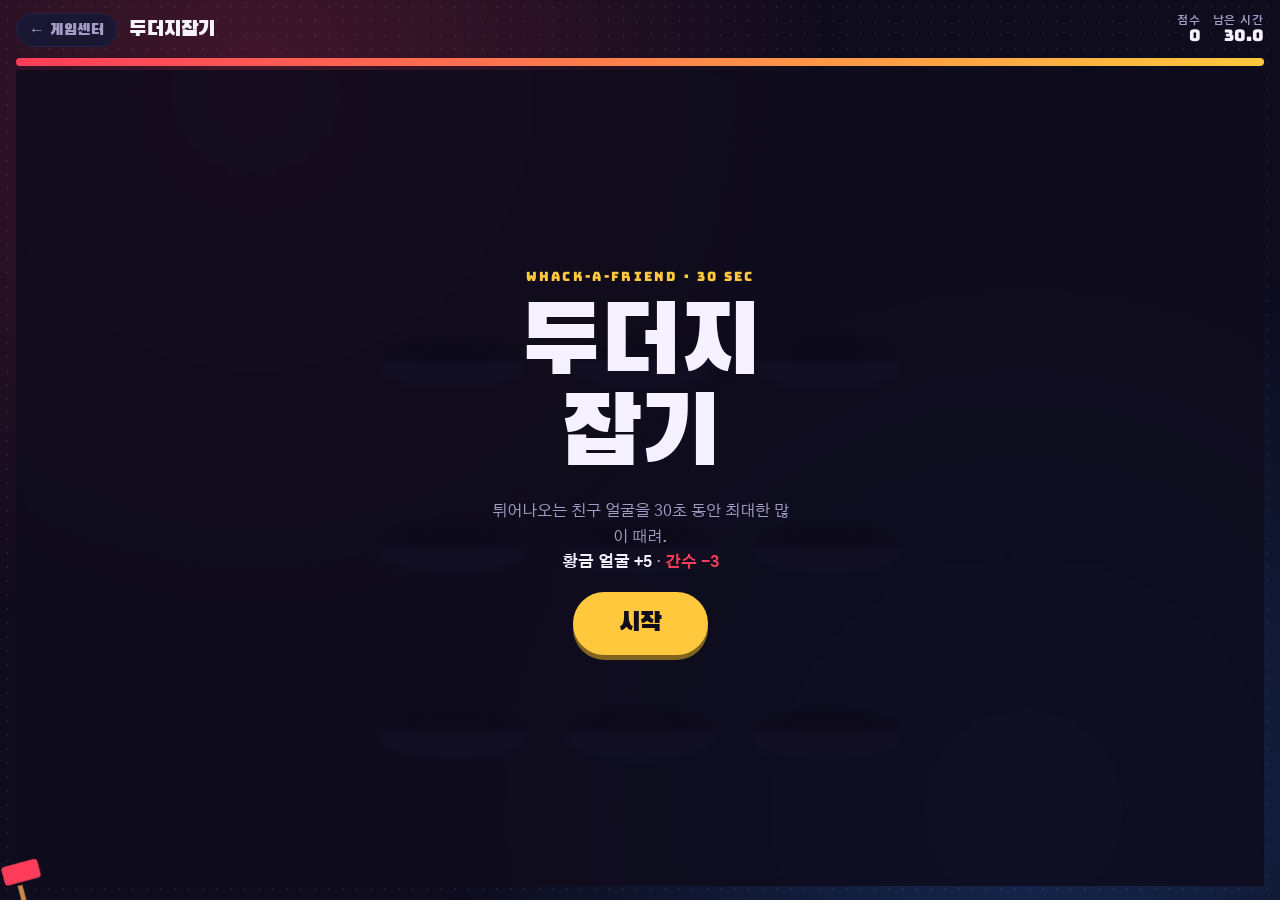
==== mole.html @ 0cb6e3f0 "수용소 게임센터: 두더지잡기, 얼굴 합성 슬롯, 초확대 퀴즈, 탈옥 러너 추가" ====
<!doctype html>
<html lang="ko">
<head>
<meta charset="utf-8">
<meta name="viewport" content="width=device-width, initial-scale=1, viewport-fit=cover">
<title>수용소 두더지잡기</title>
<link rel="preconnect" href="https://fonts.googleapis.com">
<link rel="preconnect" href="https://fonts.gstatic.com" crossorigin>
<link rel="stylesheet" href="https://fonts.googleapis.com/css2?family=Black+Han+Sans&family=Bungee&family=Gothic+A1:wght@400;700;900&display=swap">
<link rel="stylesheet" href="shared.css">
<style>
.field { flex: 1; min-height: 0; display: grid; place-items: center; position: relative; }
.board {
  width: min(100%, 540px, 66vh);
  display: grid; grid-template-columns: repeat(3, 1fr); gap: 4%;
  cursor: none;
  touch-action: none; user-select: none; -webkit-user-select: none;
}
.hole { position: relative; aspect-ratio: 1; }
.pit {
  position: absolute; left: 6%; right: 6%; bottom: 8%; height: 26%;
  border-radius: 50%;
  background: radial-gradient(ellipse at 50% 40%, #000 30%, var(--ink-2) 70%);
  box-shadow: 0 6px 0 var(--ink-3), inset 0 6px 12px #000;
}
.mask { position: absolute; left: 0; right: 0; top: -20%; bottom: 21%; overflow: hidden; pointer-events: none; }
.mole {
  position: absolute; left: 14%; width: 72%; bottom: 0;
  transform: translateY(105%);
  transition: transform 0.16s cubic-bezier(.2,1.4,.5,1);
  pointer-events: auto;
}
.mole.up { transform: translateY(8%); }
.mole .face {
  width: 100%; aspect-ratio: 1; border-radius: 50%;
  background-color: var(--ink-2);
  border: 4px solid var(--paper);
  position: relative; z-index: 1;
}
.mole .body {
  margin: -14% auto 0; width: 92%; height: 46px; border-radius: 40% 40% 0 0;
  background: repeating-linear-gradient(180deg, var(--paper) 0 8px, var(--ink) 8px 16px);
}
.mole.gold .face { border-color: var(--gold); box-shadow: 0 0 0 4px color-mix(in srgb, var(--gold) 50%, transparent); }
.mole.gold .face::after {
  content: "+5"; position: absolute; top: -6px; right: -8px;
  font-family: var(--arcade); font-size: 0.85rem; background: var(--gold); color: var(--ink);
  border-radius: 999px; padding: 2px 7px;
}
.mole.siren .face { border-color: var(--red); background: radial-gradient(circle at 40% 35%, #ff9aa8, var(--red) 45%, #8a0f22); animation: wail 0.3s steps(2) infinite; }
.mole.siren .face::after {
  content: "간수"; position: absolute; inset: 0; display: grid; place-items: center;
  font-family: var(--display); font-size: 1.4rem; color: var(--paper);
}
.mole.siren .body { background: repeating-linear-gradient(180deg, #3a3a52 0 8px, #24243a 8px 16px); }
@keyframes wail { 50% { filter: brightness(1.5); } }
.mole.hit { transition: transform 0.25s ease-in 0.12s; }
.mole.hit .face { animation: squash 0.25s ease-out both; filter: grayscale(0.6) brightness(0.8); }
@keyframes squash { 0% { transform: scale(1.15, 0.7); } 60% { transform: scale(0.95, 1.05); } 100% { transform: scale(1, 0.85); } }
.rim {
  position: absolute; left: 6%; right: 6%; bottom: 8%; height: 13%;
  border-radius: 0 0 50% 50% / 0 0 100% 100%;
  background: var(--ink-3);
  pointer-events: none;
}
.pop {
  position: absolute; z-index: 5; pointer-events: none;
  font-family: var(--display); font-size: clamp(1.6rem, 6vw, 2.6rem);
  color: var(--paper); text-shadow: 3px 3px 0 var(--red);
  transform: translate(-50%, -50%);
  animation: pop 0.6s ease-out forwards;
}
.pop.gold { color: var(--gold); text-shadow: 3px 3px 0 var(--ink); }
.pop.bad { color: var(--red); text-shadow: 3px 3px 0 var(--ink); }
@keyframes pop { 0% { transform: translate(-50%, -50%) scale(0.4) rotate(-10deg); } 25% { transform: translate(-50%, -60%) scale(1.3) rotate(6deg); } 100% { transform: translate(-50%, -140%) scale(1); opacity: 0; } }

.hammer {
  position: fixed; z-index: 16; width: 64px; height: 64px; pointer-events: none;
  transform-origin: 80% 85%; transform: translate(-30%, -60%) rotate(20deg);
  transition: transform 0.08s;
}
.hammer.swing { transform: translate(-30%, -60%) rotate(-40deg); }
@media (hover: none) { .hammer { opacity: 0; } .hammer.swing { opacity: 1; } }

.timebar { height: 8px; border-radius: 99px; background: var(--ink-2); overflow: hidden; margin-block: 8px 4px; }
.timebar i { display: block; height: 100%; width: 100%; background: linear-gradient(90deg, var(--red), var(--gold)); transform-origin: left; }

.mvp { display: grid; justify-items: center; gap: 6px; }
.mvp .lbl { font-family: var(--arcade); font-size: 0.75rem; letter-spacing: 0.14em; color: var(--muted); }
.mvp .ph { width: 96px; height: 96px; border-radius: 50%; border: 4px solid var(--gold); background-color: var(--ink-2); }
.mvp .nm { font-family: var(--display); font-size: 1.2rem; }
</style>
</head>
<body>
<div class="app">
  <div class="topbar">
    <a class="back" href="./">← 게임센터</a>
    <span class="name">두더지잡기</span>
    <span class="spacer"></span>
    <span class="stat"><small>점수</small><span id="score">0</span></span>
    <span class="stat"><small>남은 시간</small><span id="time">30.0</span></span>
  </div>
  <div class="timebar"><i id="timebar"></i></div>
  <div class="field" id="field">
    <div class="board" id="board"></div>

    <div class="panel" id="startPanel">
      <div class="eyebrow">WHACK-A-FRIEND · 30 SEC</div>
      <h1 class="title-xl" style="font-size: clamp(3rem, 13vw, 6rem)">두더지<br>잡기</h1>
      <p class="lead">튀어나오는 친구 얼굴을 30초 동안 최대한 많이 때려.<br><b>황금 얼굴 +5</b> · <b style="color: var(--red)">간수 -3</b></p>
      <button class="btn primary big" id="startBtn" type="button">시작</button>
      <p class="toast" id="bestLine"></p>
    </div>

    <div class="panel" id="endPanel" hidden>
      <div class="eyebrow">TIME UP</div>
      <div class="score-big" id="finalScore">0</div>
      <p class="verdict" id="verdict"></p>
      <div class="mvp"><span class="lbl">가장 많이 맞은 사람</span><div class="ph" id="mvpFace"></div><span class="nm" id="mvpName"></span></div>
      <div class="actions">
        <button class="btn primary" id="againBtn" type="button">다시 하기</button>
        <button class="btn" id="copyBtn" type="button">결과 복사</button>
      </div>
      <p class="toast" id="toast"></p>
    </div>
  </div>
</div>
<svg class="hammer" id="hammer" viewBox="0 0 64 64" aria-hidden="true">
  <rect x="34" y="22" width="8" height="40" rx="3" fill="#c98a4b" stroke="#0e0c1d" stroke-width="3" transform="rotate(-35 38 42)"/>
  <rect x="6" y="6" width="40" height="22" rx="5" fill="#ff3d5a" stroke="#0e0c1d" stroke-width="3" transform="rotate(-35 26 17)"/>
</svg>

<script src="shared.js"></script>
<script>
const GAME_MS = 30000;
const board = $("board");
const holes = [];
for (let i = 0; i < 9; i++) {
  const h = document.createElement("div");
  h.className = "hole";
  h.innerHTML = '<div class="pit"></div><div class="mask"><div class="mole"><div class="face"></div><div class="body"></div></div></div><div class="rim"></div>';
  board.append(h);
  holes.push({ el: h, mole: h.querySelector(".mole"), face: h.querySelector(".face"), busy: false, kind: null, photo: null, timer: 0 });
}

let score = 0, running = false, endAt = 0, spawnTimer = 0, hits = new Map();

function setScore(v) { score = Math.max(0, v); $("score").textContent = score; }

function spawn() {
  if (!running) return;
  const left = Math.max(0, endAt - performance.now());
  const progress = 1 - left / GAME_MS;                 // 0 → 1
  const free = holes.filter((h) => !h.busy);
  const maxUp = progress < 0.4 ? 2 : 3;
  if (free.length && 9 - free.length < maxUp) {
    const h = pickOne(free);
    const r = Math.random();
    h.kind = r < 0.1 ? "gold" : r < 0.22 ? "siren" : "normal";
    h.photo = pickOne(PHOTOS);
    h.mole.className = "mole " + (h.kind === "normal" ? "" : h.kind);
    h.face.style.backgroundImage = "";
    if (h.kind !== "siren") { const s = h.face.offsetWidth; faceBg(h.face, h.photo, s, s, { pad: 0.05 }); }
    h.busy = true;
    requestAnimationFrame(() => h.mole.classList.add("up"));
    const upMs = 1100 - progress * 520;
    h.timer = setTimeout(() => hide(h), upMs);
  }
  spawnTimer = setTimeout(spawn, 720 - progress * 380 + rand(-120, 120));
}

function hide(h, delay = 0) {
  clearTimeout(h.timer);
  h.mole.classList.remove("up");
  setTimeout(() => { h.busy = false; h.mole.classList.remove("hit"); }, 260 + delay);
}

function popText(x, y, text, cls) {
  const r = $("field").getBoundingClientRect();
  const el = document.createElement("div");
  el.className = "pop " + (cls || ""); el.textContent = text;
  el.style.left = x - r.left + "px"; el.style.top = y - r.top + "px";
  $("field").append(el); setTimeout(() => el.remove(), 650);
}

const HIT_WORDS = ["퍽!", "빡!", "쾅!", "딱!", "뿅!"];
holes.forEach((h) => {
  h.mole.addEventListener("pointerdown", (e) => {
    if (!running || !h.mole.classList.contains("up") || h.mole.classList.contains("hit")) return;
    e.preventDefault();
    h.mole.classList.add("hit");
    clearTimeout(h.timer);
    setTimeout(() => hide(h, 120), 120);
    const x = e.clientX, y = e.clientY;
    if (h.kind === "siren") {
      setScore(score - 3); popText(x, y, "-3 삐용!", "bad"); FX.flash("red"); FX.shake(board);
      return;
    }
    const pts = h.kind === "gold" ? 5 : 1;
    setScore(score + pts);
    hits.set(h.photo, (hits.get(h.photo) || 0) + 1);
    popText(x, y, h.kind === "gold" ? "+5 대박!" : pickOne(HIT_WORDS), h.kind === "gold" ? "gold" : "");
    FX.burst(x, y, h.kind === "gold" ? 70 : 24, h.kind === "gold" ? ["#ffc83d", "#f6f1ff"] : undefined);
    if (h.kind === "gold") FX.flash();
  });
});

// 망치 커서
const hammer = $("hammer");
addEventListener("pointermove", (e) => { hammer.style.left = e.clientX + "px"; hammer.style.top = e.clientY + "px"; });
addEventListener("pointerdown", (e) => {
  hammer.style.left = e.clientX + "px"; hammer.style.top = e.clientY + "px";
  hammer.classList.add("swing"); setTimeout(() => hammer.classList.remove("swing"), 110);
});

function tickClock() {
  if (!running) return;
  const left = Math.max(0, endAt - performance.now());
  $("time").textContent = (left / 1000).toFixed(1);
  $("timebar").style.transform = `scaleX(${left / GAME_MS})`;
  if (left <= 0) return finish();
  requestAnimationFrame(tickClock);
}

function start() {
  setScore(0); hits = new Map();
  holes.forEach((h) => { clearTimeout(h.timer); h.busy = false; h.mole.className = "mole"; });
  $("startPanel").hidden = true; $("endPanel").hidden = true;
  running = true; endAt = performance.now() + GAME_MS;
  spawn(); tickClock();
}

const VERDICTS = [
  [0, "망치를 들긴 했니?"],
  [15, "수습 간수 수준"],
  [30, "수용소 정식 간수 임명"],
  [45, "두더지들이 너를 두려워함"],
  [60, "전설의 망치. 친구 얼굴 남아나질 않음"],
];
function finish() {
  running = false; clearTimeout(spawnTimer);
  holes.forEach((h) => hide(h));
  $("time").textContent = "0.0";
  const best = Best.get("mole");
  const isBest = score > best; if (isBest) Best.set("mole", score);
  $("finalScore").textContent = score;
  $("verdict").textContent = (isBest && best > 0 ? "신기록! " : "") + VERDICTS.filter(([s]) => score >= s).pop()[1];
  let mvp = null, cnt = 0; hits.forEach((c, p) => { if (c > cnt) { cnt = c; mvp = p; } });
  $("mvpFace").parentElement.hidden = !mvp;
  if (mvp) { faceBg($("mvpFace"), mvp, 96, 96, { pad: 0.05 }); $("mvpName").textContent = `${mvp.t} · ${cnt}대`; }
  $("toast").textContent = "";
  $("endPanel").hidden = false;
  FX.flash(); if (score >= 30) FX.confetti(3000);
  window._result = `🔨 수용소 두더지잡기 ${score}점` + (mvp ? `\n제일 많이 맞은 사람: ${mvp.t} (${cnt}대)` : "");
}

$("startBtn").addEventListener("click", start);
$("againBtn").addEventListener("click", start);
$("copyBtn").addEventListener("click", () => copyResult(window._result + "\n" + location.href, $("toast")));
const best = Best.get("mole"); if (best) $("bestLine").textContent = `내 최고 기록 ${best}점`;
loadImages();
</script>
</body>
</html>
---- shared.css ----
/* 수용소 게임센터 공통 스타일: 격투게임 오락실 톤. 빨강/파랑 코너, 금색은 점수와 우승에만. */
:root {
  --ink: #0e0c1d;
  --ink-2: #1a1733;
  --ink-3: #26224a;
  --paper: #f6f1ff;
  --muted: #a49cc4;
  --red: #ff3d5a;
  --blue: #2f8bff;
  --gold: #ffc83d;
  --display: "Black Han Sans", "Apple SD Gothic Neo", "Malgun Gothic", sans-serif;
  --arcade: "Bungee", "Black Han Sans", Impact, sans-serif;
  --body: "Gothic A1", "Apple SD Gothic Neo", "Malgun Gothic", sans-serif;
  color-scheme: dark;
  padding-top: env(safe-area-inset-top, 0px);
  padding-bottom: env(safe-area-inset-bottom, 0px);
  box-sizing: border-box;
}
*, *::before, *::after { box-sizing: border-box; }
html, body { height: 100%; }
body {
  margin: 0;
  background: var(--ink);
  color: var(--paper);
  font-family: var(--body);
  overflow: hidden;
  -webkit-tap-highlight-color: transparent;
  touch-action: manipulation;
}
body::before {
  content: ""; position: fixed; inset: 0; pointer-events: none; z-index: 0;
  background:
    radial-gradient(circle at 20% 10%, color-mix(in srgb, var(--red) 22%, transparent), transparent 45%),
    radial-gradient(circle at 80% 90%, color-mix(in srgb, var(--blue) 22%, transparent), transparent 45%),
    radial-gradient(color-mix(in srgb, var(--paper) 7%, transparent) 1px, transparent 1.5px) 0 0 / 14px 14px;
}
img { max-width: 100%; }
[hidden] { display: none !important; }
button { font: inherit; color: inherit; cursor: pointer; }
button:focus-visible, a:focus-visible { outline: 3px solid var(--gold); outline-offset: 3px; }

.app {
  position: relative; z-index: 1;
  height: 100%;
  display: flex; flex-direction: column;
  padding-left: max(16px, env(safe-area-inset-left, 0px));
  padding-right: max(16px, env(safe-area-inset-right, 0px));
  padding-block: 10px 14px;
}

.topbar { display: flex; align-items: center; gap: 12px; min-height: 40px; }
.topbar .back {
  font-family: var(--display); font-size: 1rem; color: var(--muted); text-decoration: none;
  padding: 6px 12px; border-radius: 999px; border: 1px solid var(--ink-3); background: var(--ink-2);
}
.topbar .back:hover { color: var(--paper); }
.topbar .name { font-family: var(--display); font-size: 1.3rem; }
.topbar .spacer { flex: 1; }
.stat { font-family: var(--arcade); font-variant-numeric: tabular-nums; font-size: 1rem; display: grid; justify-items: end; line-height: 1.1; }
.stat small { font-family: var(--body); font-size: 0.7rem; color: var(--muted); font-weight: 700; letter-spacing: 0.08em; }

.eyebrow { font-family: var(--arcade); font-size: 0.8rem; letter-spacing: 0.18em; color: var(--gold); }
.title-xl { font-family: var(--display); font-weight: 400; line-height: 0.95; margin: 0; text-wrap: balance; }
.lead { color: var(--muted); line-height: 1.6; margin: 0; max-width: 34ch; }
.lead b { color: var(--paper); }

.btn {
  font-family: var(--display); font-size: 1.15rem; padding: 11px 26px; border-radius: 999px;
  border: 2px solid var(--paper); background: transparent; color: var(--paper);
}
.btn.primary {
  background: var(--gold); border-color: var(--gold); color: var(--ink);
  box-shadow: 0 5px 0 color-mix(in srgb, var(--gold) 50%, #000);
}
.btn.primary:active { transform: translateY(3px); box-shadow: 0 2px 0 color-mix(in srgb, var(--gold) 50%, #000); }
.btn.big { font-size: 1.6rem; padding: 14px 44px; animation: pulse 1.4s ease-in-out infinite; }
.actions { display: flex; gap: 10px; flex-wrap: wrap; justify-content: center; }
.toast { min-height: 1.2em; margin: 0; font-size: 0.9rem; color: var(--gold); text-align: center; white-space: pre-line; }

/* 시작/결과 오버레이 */
.panel {
  position: absolute; inset: 0; z-index: 12;
  display: flex; flex-direction: column; align-items: center; justify-content: center; gap: 16px; text-align: center;
  padding-left: max(16px, env(safe-area-inset-left, 0px));
  padding-right: max(16px, env(safe-area-inset-right, 0px));
  padding-block: 24px;
  background: color-mix(in srgb, var(--ink) 86%, transparent);
  backdrop-filter: blur(4px);
  overflow-y: auto;
}
.score-big { font-family: var(--arcade); font-size: clamp(3.5rem, 15vw, 7rem); line-height: 1; color: var(--gold); text-shadow: 4px 4px 0 var(--red), -4px -4px 0 var(--blue); font-variant-numeric: tabular-nums; }
.verdict { font-family: var(--display); font-size: clamp(1.5rem, 5vw, 2.2rem); margin: 0; text-wrap: balance; }

.flash { position: fixed; inset: 0; z-index: 20; background: var(--paper); opacity: 0; pointer-events: none; }
.flash.go { animation: flash 0.35s ease-out; }
.flash.red { background: var(--red); }
#fx { position: fixed; inset: 0; width: 100%; height: 100%; z-index: 18; pointer-events: none; }

@keyframes pulse { 50% { transform: scale(1.06); } }
@keyframes slam { from { transform: scale(3) rotate(-6deg); opacity: 0; } to { transform: none; opacity: 1; } }
@keyframes flash { 0% { opacity: 0.7; } 100% { opacity: 0; } }
@keyframes shake {
  20% { transform: translate(-8px, 4px); } 40% { transform: translate(7px, -5px); }
  60% { transform: translate(-5px, 3px); } 80% { transform: translate(3px, -2px); }
}
.shake { animation: shake 0.35s both; }

@media (prefers-reduced-motion: reduce) {
  *, *::before, *::after { animation-duration: 0.01ms !important; animation-iteration-count: 1 !important; transition-duration: 0.01ms !important; }
}
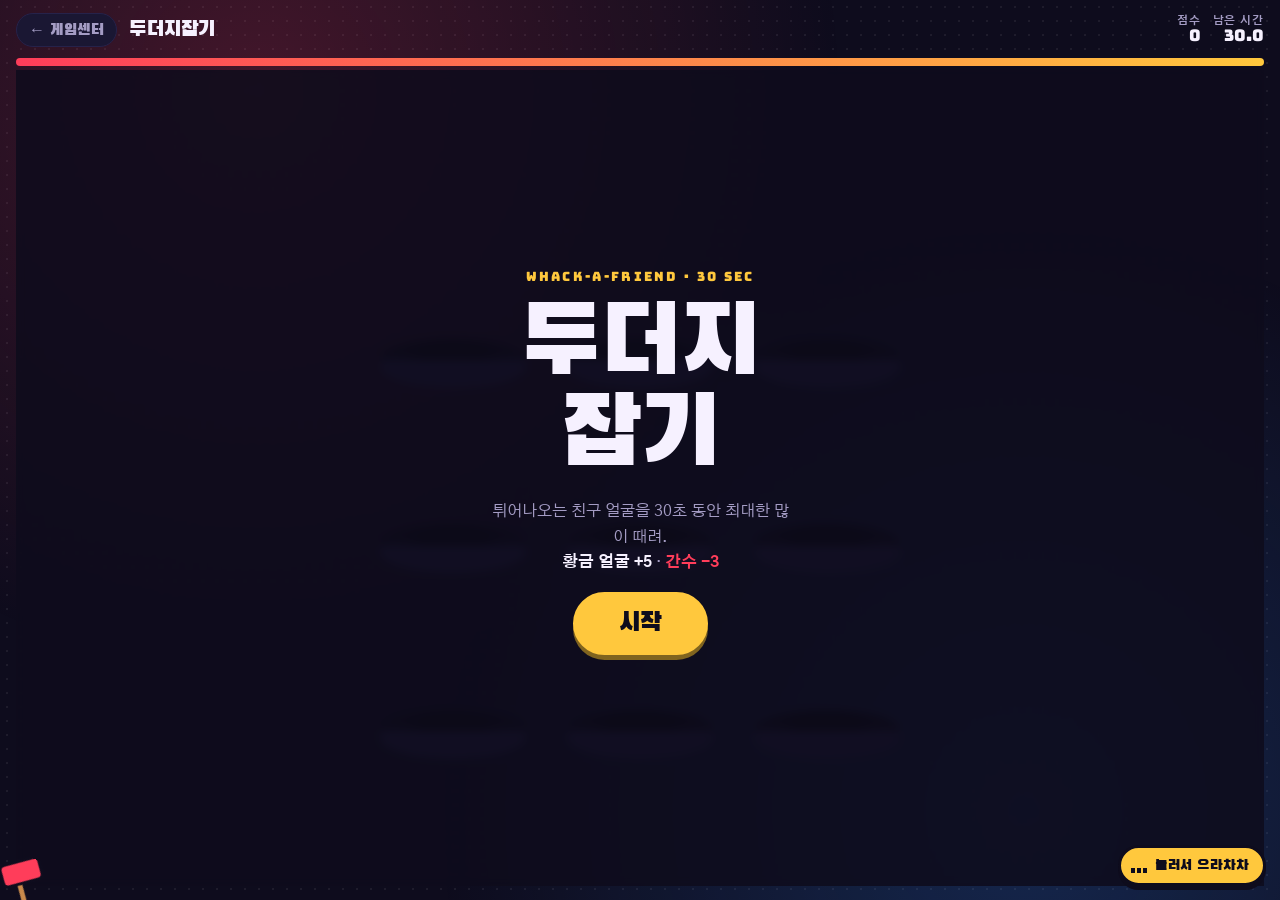
==== commit ede7da27: "배경음악 추가: 으라차차 켜기/끄기 버튼" ====
--- a/mole.html
+++ b/mole.html
@@ -260,5 +260,6 @@
 const best = Best.get("mole"); if (best) $("bestLine").textContent = `내 최고 기록 ${best}점`;
 loadImages();
 </script>
+<script src="music.js"></script>
 </body>
 </html>
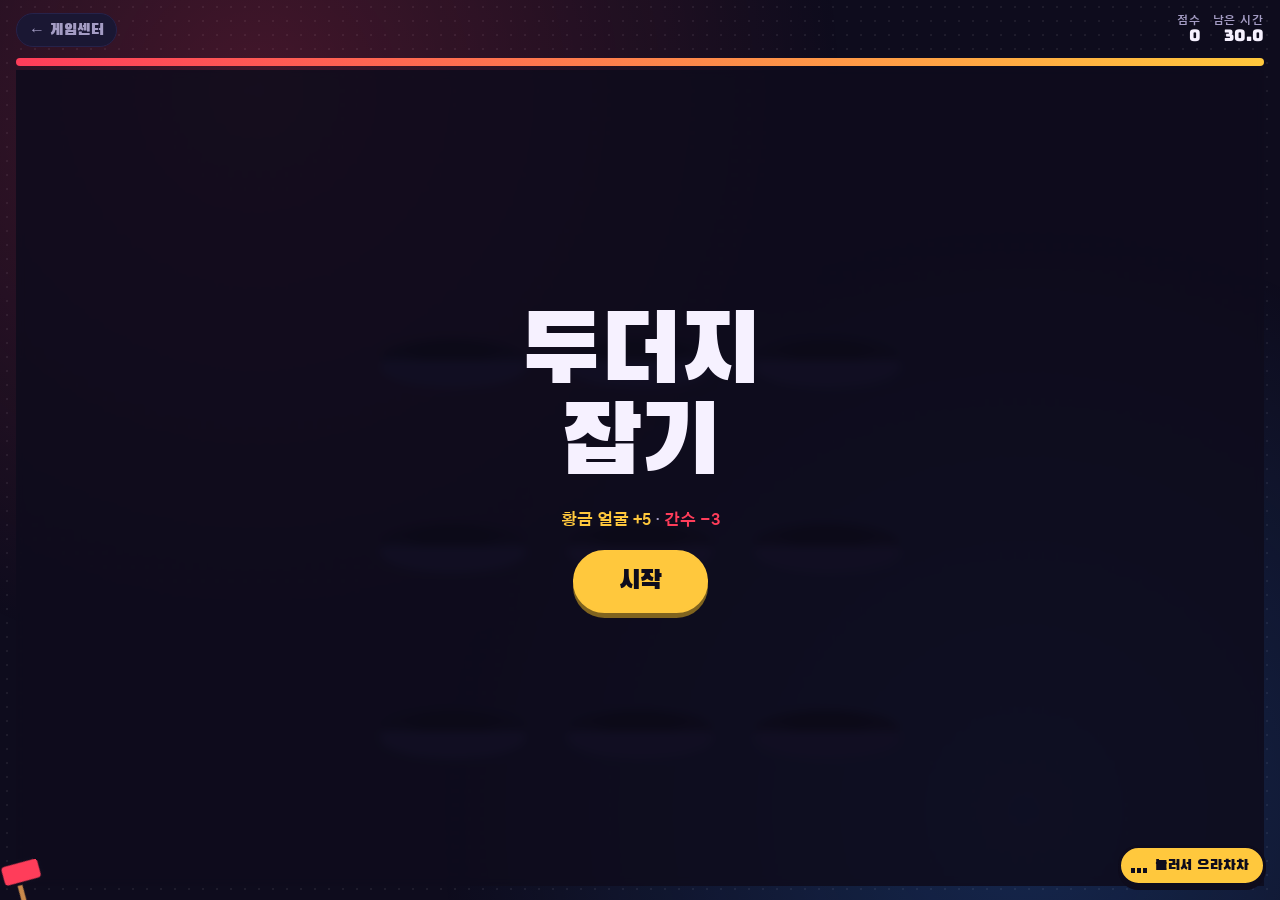
==== commit b716f9ef: "화면 정리, 오늘의 판결·닮은 수감자 테스트·짤 공장 추가" ====
--- a/mole.html
+++ b/mole.html
@@ -95,7 +95,6 @@
 <div class="app">
   <div class="topbar">
     <a class="back" href="./">← 게임센터</a>
-    <span class="name">두더지잡기</span>
     <span class="spacer"></span>
     <span class="stat"><small>점수</small><span id="score">0</span></span>
     <span class="stat"><small>남은 시간</small><span id="time">30.0</span></span>
@@ -105,15 +104,13 @@
     <div class="board" id="board"></div>
 
     <div class="panel" id="startPanel">
-      <div class="eyebrow">WHACK-A-FRIEND · 30 SEC</div>
       <h1 class="title-xl" style="font-size: clamp(3rem, 13vw, 6rem)">두더지<br>잡기</h1>
-      <p class="lead">튀어나오는 친구 얼굴을 30초 동안 최대한 많이 때려.<br><b>황금 얼굴 +5</b> · <b style="color: var(--red)">간수 -3</b></p>
+      <p class="lead"><b style="color: var(--gold)">황금 얼굴 +5</b> · <b style="color: var(--red)">간수 −3</b></p>
       <button class="btn primary big" id="startBtn" type="button">시작</button>
       <p class="toast" id="bestLine"></p>
     </div>
 
     <div class="panel" id="endPanel" hidden>
-      <div class="eyebrow">TIME UP</div>
       <div class="score-big" id="finalScore">0</div>
       <p class="verdict" id="verdict"></p>
       <div class="mvp"><span class="lbl">가장 많이 맞은 사람</span><div class="ph" id="mvpFace"></div><span class="nm" id="mvpName"></span></div>
--- a/shared.css
+++ b/shared.css
@@ -59,7 +59,6 @@
 .stat { font-family: var(--arcade); font-variant-numeric: tabular-nums; font-size: 1rem; display: grid; justify-items: end; line-height: 1.1; }
 .stat small { font-family: var(--body); font-size: 0.7rem; color: var(--muted); font-weight: 700; letter-spacing: 0.08em; }
 
-.eyebrow { font-family: var(--arcade); font-size: 0.8rem; letter-spacing: 0.18em; color: var(--gold); }
 .title-xl { font-family: var(--display); font-weight: 400; line-height: 0.95; margin: 0; text-wrap: balance; }
 .lead { color: var(--muted); line-height: 1.6; margin: 0; max-width: 34ch; }
 .lead b { color: var(--paper); }
